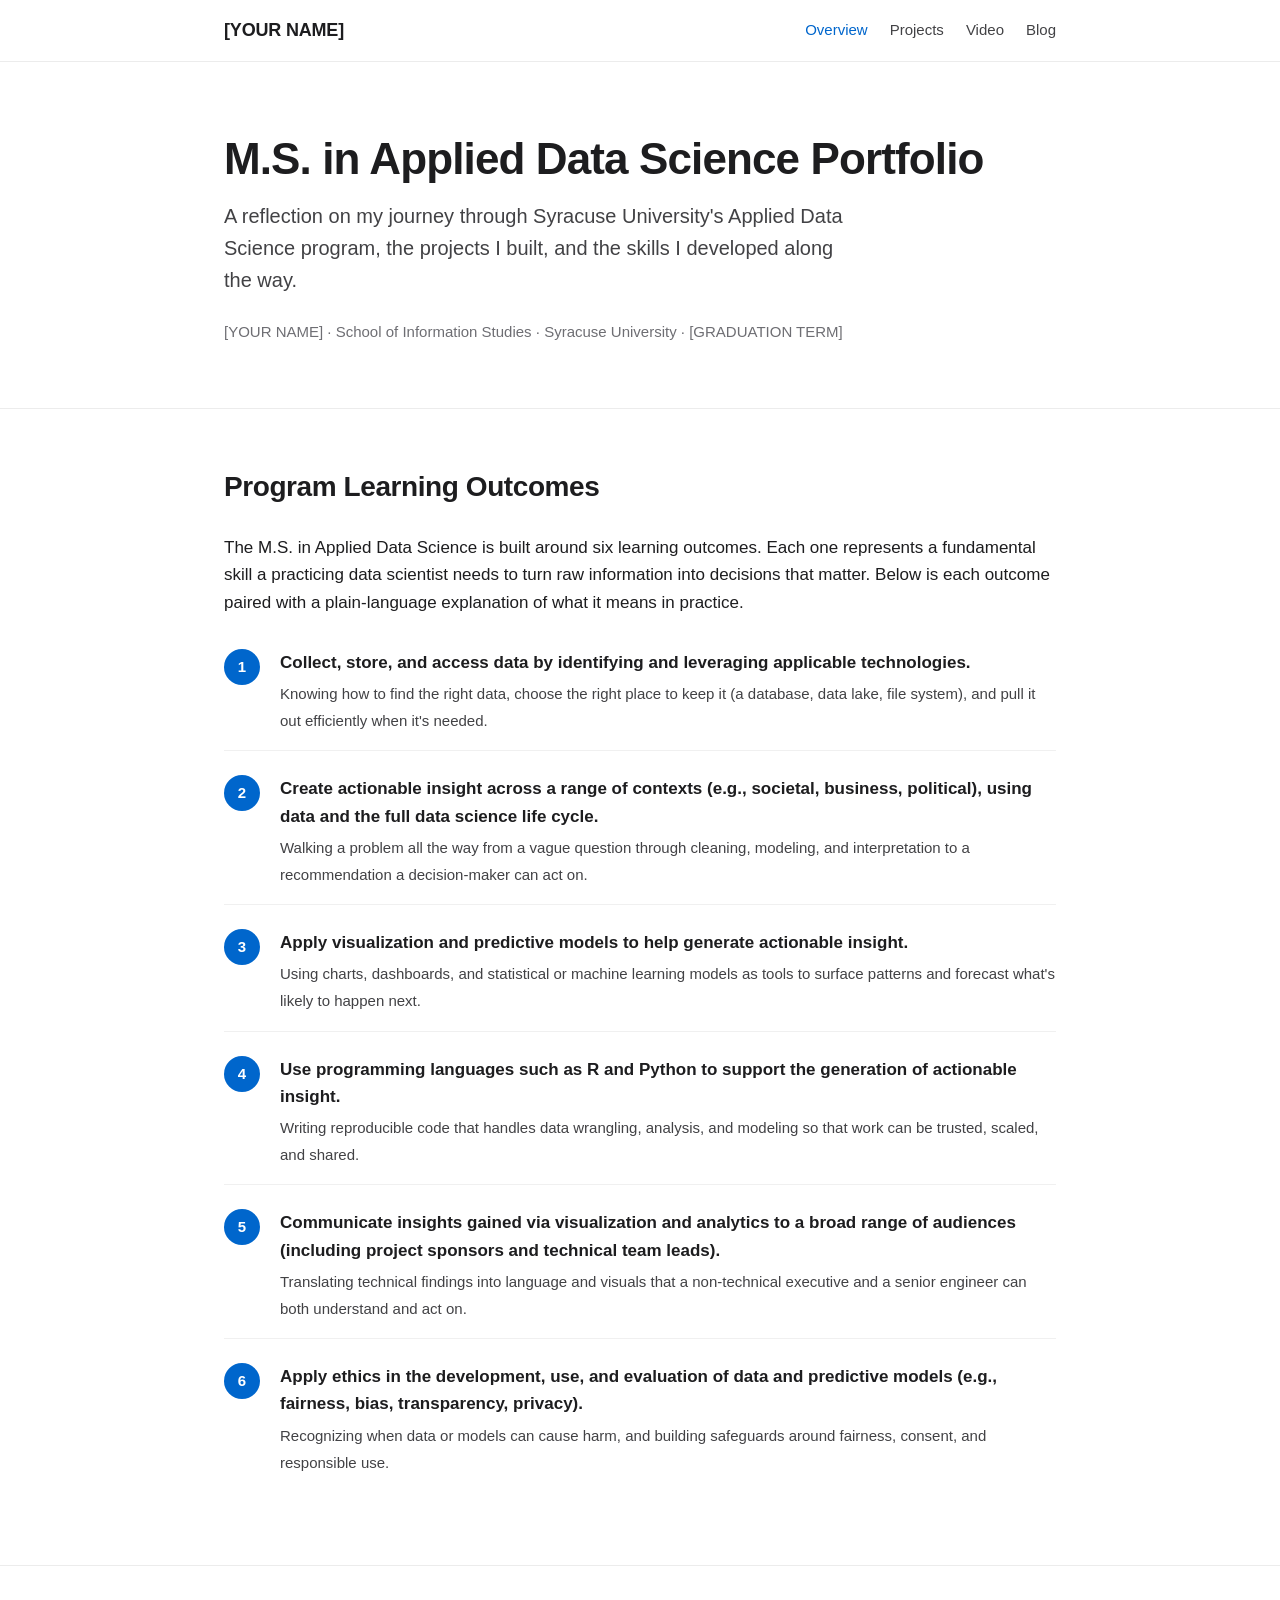
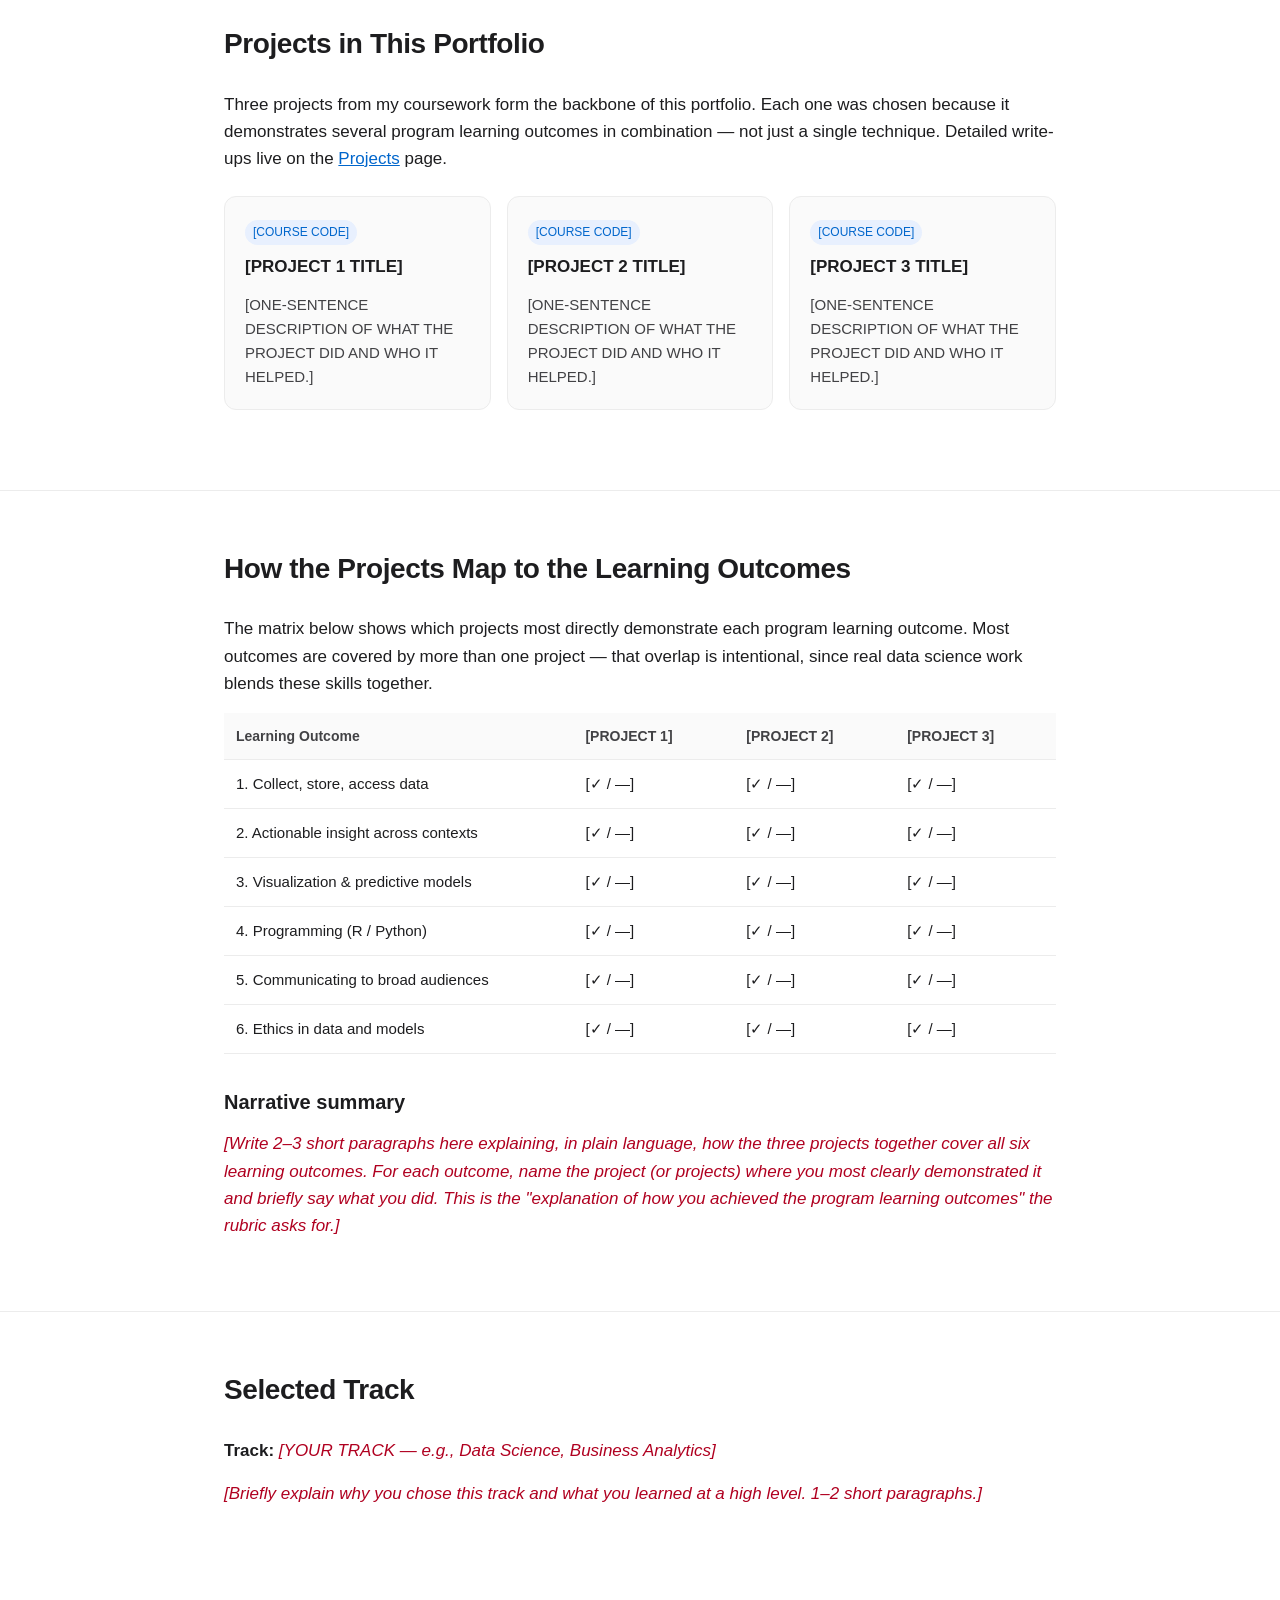
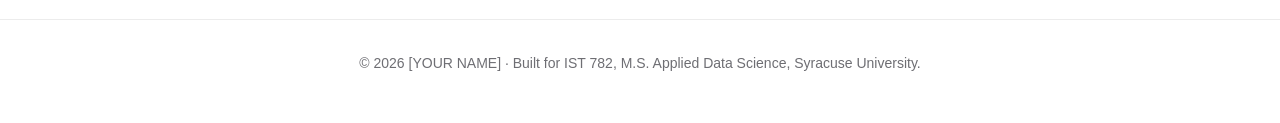
==== index.html @ 0003d555 "Initial portfolio site scaffold Multi-page GitHub Pages site for IST 782 with placeholders for the f" ====
<!DOCTYPE html>
<html lang="en">
<head>
  <meta charset="UTF-8" />
  <meta name="viewport" content="width=device-width, initial-scale=1.0" />
  <title>[YOUR NAME] — M.S. Applied Data Science Portfolio</title>
  <meta name="description" content="IST 782 Applied Data Science Portfolio — Syracuse University, M.S. in Applied Data Science." />
  <link rel="stylesheet" href="assets/css/style.css" />
</head>
<body>

  <header class="site-header">
    <div class="container">
      <a href="index.html" class="brand">[YOUR NAME]</a>
      <nav class="nav">
        <a href="index.html" class="active">Overview</a>
        <a href="projects.html">Projects</a>
        <a href="video.html">Video</a>
        <a href="blog.html">Blog</a>
      </nav>
    </div>
  </header>

  <main>

    <!-- ============ HERO ============ -->
    <section class="hero">
      <div class="container">
        <h1>M.S. in Applied Data Science Portfolio</h1>
        <p class="lede">A reflection on my journey through Syracuse University's Applied Data Science program, the projects I built, and the skills I developed along the way.</p>
        <p class="meta">[YOUR NAME] &middot; School of Information Studies &middot; Syracuse University &middot; [GRADUATION TERM]</p>
      </div>
    </section>

    <!-- ============ PROGRAM LEARNING OUTCOMES ============ -->
    <section id="outcomes">
      <div class="container">
        <h2>Program Learning Outcomes</h2>
        <p>The M.S. in Applied Data Science is built around six learning outcomes. Each one represents a fundamental skill a practicing data scientist needs to turn raw information into decisions that matter. Below is each outcome paired with a plain-language explanation of what it means in practice.</p>

        <ol class="outcomes">
          <li>
            <strong>Collect, store, and access data by identifying and leveraging applicable technologies.</strong>
            <span class="plain-language">Knowing how to find the right data, choose the right place to keep it (a database, data lake, file system), and pull it out efficiently when it's needed.</span>
          </li>
          <li>
            <strong>Create actionable insight across a range of contexts (e.g., societal, business, political), using data and the full data science life cycle.</strong>
            <span class="plain-language">Walking a problem all the way from a vague question through cleaning, modeling, and interpretation to a recommendation a decision-maker can act on.</span>
          </li>
          <li>
            <strong>Apply visualization and predictive models to help generate actionable insight.</strong>
            <span class="plain-language">Using charts, dashboards, and statistical or machine learning models as tools to surface patterns and forecast what's likely to happen next.</span>
          </li>
          <li>
            <strong>Use programming languages such as R and Python to support the generation of actionable insight.</strong>
            <span class="plain-language">Writing reproducible code that handles data wrangling, analysis, and modeling so that work can be trusted, scaled, and shared.</span>
          </li>
          <li>
            <strong>Communicate insights gained via visualization and analytics to a broad range of audiences (including project sponsors and technical team leads).</strong>
            <span class="plain-language">Translating technical findings into language and visuals that a non-technical executive and a senior engineer can both understand and act on.</span>
          </li>
          <li>
            <strong>Apply ethics in the development, use, and evaluation of data and predictive models (e.g., fairness, bias, transparency, privacy).</strong>
            <span class="plain-language">Recognizing when data or models can cause harm, and building safeguards around fairness, consent, and responsible use.</span>
          </li>
        </ol>
      </div>
    </section>

    <!-- ============ PROJECT SUMMARIES ============ -->
    <section id="projects-summary">
      <div class="container">
        <h2>Projects in This Portfolio</h2>
        <p>Three projects from my coursework form the backbone of this portfolio. Each one was chosen because it demonstrates several program learning outcomes in combination &mdash; not just a single technique. Detailed write-ups live on the <a href="projects.html">Projects</a> page.</p>

        <div class="cards">
          <div class="card">
            <span class="tag">[COURSE CODE]</span>
            <h3>[PROJECT 1 TITLE]</h3>
            <p>[ONE-SENTENCE DESCRIPTION OF WHAT THE PROJECT DID AND WHO IT HELPED.]</p>
          </div>
          <div class="card">
            <span class="tag">[COURSE CODE]</span>
            <h3>[PROJECT 2 TITLE]</h3>
            <p>[ONE-SENTENCE DESCRIPTION OF WHAT THE PROJECT DID AND WHO IT HELPED.]</p>
          </div>
          <div class="card">
            <span class="tag">[COURSE CODE]</span>
            <h3>[PROJECT 3 TITLE]</h3>
            <p>[ONE-SENTENCE DESCRIPTION OF WHAT THE PROJECT DID AND WHO IT HELPED.]</p>
          </div>
        </div>
      </div>
    </section>

    <!-- ============ MAPPING: OUTCOMES x PROJECTS ============ -->
    <section id="mapping">
      <div class="container">
        <h2>How the Projects Map to the Learning Outcomes</h2>
        <p>The matrix below shows which projects most directly demonstrate each program learning outcome. Most outcomes are covered by more than one project &mdash; that overlap is intentional, since real data science work blends these skills together.</p>

        <table>
          <thead>
            <tr>
              <th style="width: 42%;">Learning Outcome</th>
              <th>[PROJECT 1]</th>
              <th>[PROJECT 2]</th>
              <th>[PROJECT 3]</th>
            </tr>
          </thead>
          <tbody>
            <tr>
              <td>1. Collect, store, access data</td>
              <td>[&check; / &mdash;]</td>
              <td>[&check; / &mdash;]</td>
              <td>[&check; / &mdash;]</td>
            </tr>
            <tr>
              <td>2. Actionable insight across contexts</td>
              <td>[&check; / &mdash;]</td>
              <td>[&check; / &mdash;]</td>
              <td>[&check; / &mdash;]</td>
            </tr>
            <tr>
              <td>3. Visualization &amp; predictive models</td>
              <td>[&check; / &mdash;]</td>
              <td>[&check; / &mdash;]</td>
              <td>[&check; / &mdash;]</td>
            </tr>
            <tr>
              <td>4. Programming (R / Python)</td>
              <td>[&check; / &mdash;]</td>
              <td>[&check; / &mdash;]</td>
              <td>[&check; / &mdash;]</td>
            </tr>
            <tr>
              <td>5. Communicating to broad audiences</td>
              <td>[&check; / &mdash;]</td>
              <td>[&check; / &mdash;]</td>
              <td>[&check; / &mdash;]</td>
            </tr>
            <tr>
              <td>6. Ethics in data and models</td>
              <td>[&check; / &mdash;]</td>
              <td>[&check; / &mdash;]</td>
              <td>[&check; / &mdash;]</td>
            </tr>
          </tbody>
        </table>

        <h3>Narrative summary</h3>
        <p><span class="placeholder">[Write 2&ndash;3 short paragraphs here explaining, in plain language, how the three projects together cover all six learning outcomes. For each outcome, name the project (or projects) where you most clearly demonstrated it and briefly say what you did. This is the "explanation of how you achieved the program learning outcomes" the rubric asks for.]</span></p>
      </div>
    </section>

    <!-- ============ TRACK ============ -->
    <section id="track">
      <div class="container">
        <h2>Selected Track</h2>
        <p><strong>Track:</strong> <span class="placeholder">[YOUR TRACK &mdash; e.g., Data Science, Business Analytics]</span></p>
        <p><span class="placeholder">[Briefly explain why you chose this track and what you learned at a high level. 1&ndash;2 short paragraphs.]</span></p>
      </div>
    </section>

  </main>

  <footer class="site-footer">
    <div class="container">
      <p>&copy; <span id="year"></span> [YOUR NAME] &middot; Built for IST 782, M.S. Applied Data Science, Syracuse University.</p>
    </div>
  </footer>

  <script>
    document.getElementById('year').textContent = new Date().getFullYear();
  </script>

</body>
</html>
---- assets/css/style.css ----
/* ----- Reset & base ----- */
*, *::before, *::after { box-sizing: border-box; }
html { scroll-behavior: smooth; }
body {
  margin: 0;
  font-family: -apple-system, BlinkMacSystemFont, "Segoe UI", Roboto, "Helvetica Neue", Arial, sans-serif;
  font-size: 17px;
  line-height: 1.6;
  color: #1d1d1f;
  background: #ffffff;
  -webkit-font-smoothing: antialiased;
}
img { max-width: 100%; display: block; }

/* ----- Layout ----- */
.container {
  max-width: 880px;
  margin: 0 auto;
  padding: 0 24px;
}

/* ----- Header / nav ----- */
.site-header {
  border-bottom: 1px solid #ececec;
  background: #ffffff;
  position: sticky;
  top: 0;
  z-index: 10;
  backdrop-filter: saturate(180%) blur(8px);
  background: rgba(255, 255, 255, 0.85);
}
.site-header .container {
  display: flex;
  align-items: center;
  justify-content: space-between;
  padding-top: 16px;
  padding-bottom: 16px;
  flex-wrap: wrap;
  gap: 12px;
}
.brand {
  font-weight: 600;
  font-size: 18px;
  color: #1d1d1f;
  text-decoration: none;
  letter-spacing: -0.01em;
}
.nav {
  display: flex;
  gap: 22px;
  flex-wrap: wrap;
}
.nav a {
  color: #424245;
  text-decoration: none;
  font-size: 15px;
}
.nav a:hover,
.nav a.active {
  color: #0066cc;
}

/* ----- Hero ----- */
.hero {
  padding: 72px 0 48px;
  border-bottom: 1px solid #ececec;
}
.hero h1 {
  font-size: 44px;
  line-height: 1.15;
  letter-spacing: -0.02em;
  margin: 0 0 16px;
}
.hero .lede {
  font-size: 20px;
  color: #424245;
  margin: 0 0 24px;
  max-width: 620px;
}
.hero .meta {
  color: #6e6e73;
  font-size: 15px;
}

/* ----- Sections ----- */
section { padding: 56px 0; border-bottom: 1px solid #ececec; }
section:last-of-type { border-bottom: 0; }
h2 {
  font-size: 28px;
  letter-spacing: -0.015em;
  margin: 0 0 24px;
}
h3 {
  font-size: 20px;
  margin: 32px 0 12px;
}
p { margin: 0 0 16px; }
a { color: #0066cc; }
ul, ol { padding-left: 22px; }
li { margin-bottom: 8px; }

/* ----- Cards (project summaries, outcome cards) ----- */
.cards {
  display: grid;
  grid-template-columns: repeat(auto-fit, minmax(260px, 1fr));
  gap: 16px;
  margin: 24px 0;
}
.card {
  border: 1px solid #ececec;
  border-radius: 12px;
  padding: 20px;
  background: #fafafa;
  transition: transform 0.15s ease, box-shadow 0.15s ease;
}
.card:hover {
  transform: translateY(-2px);
  box-shadow: 0 4px 16px rgba(0,0,0,0.05);
}
.card h3 { margin-top: 0; font-size: 17px; }
.card p { font-size: 15px; color: #424245; margin-bottom: 0; }
.card .tag {
  display: inline-block;
  font-size: 12px;
  padding: 3px 8px;
  border-radius: 999px;
  background: #e8f0fe;
  color: #0066cc;
  margin-bottom: 8px;
}

/* ----- Outcome list ----- */
.outcomes {
  list-style: none;
  padding: 0;
  counter-reset: outcome;
}
.outcomes li {
  counter-increment: outcome;
  padding: 16px 0 16px 56px;
  border-bottom: 1px solid #f0f0f0;
  position: relative;
}
.outcomes li:last-child { border-bottom: 0; }
.outcomes li::before {
  content: counter(outcome);
  position: absolute;
  left: 0;
  top: 16px;
  width: 36px;
  height: 36px;
  border-radius: 50%;
  background: #0066cc;
  color: white;
  display: flex;
  align-items: center;
  justify-content: center;
  font-weight: 600;
  font-size: 15px;
}
.outcomes strong { display: block; margin-bottom: 4px; }
.outcomes .plain-language { color: #424245; font-size: 15px; }

/* ----- Mapping table ----- */
table {
  width: 100%;
  border-collapse: collapse;
  margin: 16px 0 24px;
  font-size: 15px;
}
th, td {
  text-align: left;
  padding: 12px;
  border-bottom: 1px solid #ececec;
  vertical-align: top;
}
th {
  font-weight: 600;
  background: #fafafa;
  font-size: 14px;
  color: #424245;
}

/* ----- Project article (projects.html) ----- */
.project {
  padding: 40px 0;
  border-bottom: 1px solid #ececec;
}
.project:last-of-type { border-bottom: 0; }
.project h2 { margin-bottom: 6px; }
.project .course {
  color: #6e6e73;
  font-size: 15px;
  margin-bottom: 24px;
}
.project .field {
  margin: 18px 0;
}
.project .field-label {
  font-size: 13px;
  font-weight: 600;
  text-transform: uppercase;
  letter-spacing: 0.04em;
  color: #6e6e73;
  margin-bottom: 6px;
}
.tech-list {
  display: flex;
  flex-wrap: wrap;
  gap: 8px;
  list-style: none;
  padding: 0;
}
.tech-list li {
  background: #f0f0f0;
  padding: 4px 10px;
  border-radius: 6px;
  font-size: 13px;
  color: #1d1d1f;
  margin: 0;
}

/* ----- Video ----- */
.video-wrapper {
  position: relative;
  padding-bottom: 56.25%; /* 16:9 */
  height: 0;
  overflow: hidden;
  border-radius: 12px;
  background: #000;
  margin: 24px 0;
}
.video-wrapper iframe,
.video-wrapper video {
  position: absolute;
  top: 0; left: 0;
  width: 100%; height: 100%;
  border: 0;
}

/* ----- Blog ----- */
.blog-meta {
  color: #6e6e73;
  font-size: 14px;
  margin-bottom: 24px;
}
.blog article p { margin-bottom: 20px; }
.blog article h2 { margin-top: 48px; }
.blog article h3 { margin-top: 32px; }

/* ----- Callouts ----- */
.callout {
  background: #fff8e1;
  border-left: 4px solid #f4b400;
  padding: 12px 16px;
  border-radius: 4px;
  font-size: 14px;
  color: #5f4b00;
  margin: 16px 0;
}
.placeholder {
  color: #b00020;
  font-style: italic;
  font-weight: 500;
}

/* ----- Footer ----- */
.site-footer {
  padding: 32px 0;
  text-align: center;
  font-size: 14px;
  color: #6e6e73;
  border-top: 1px solid #ececec;
  margin-top: 40px;
}

/* ----- Responsive ----- */
@media (max-width: 600px) {
  .hero { padding: 48px 0 32px; }
  .hero h1 { font-size: 32px; }
  .hero .lede { font-size: 17px; }
  h2 { font-size: 24px; }
  body { font-size: 16px; }
}
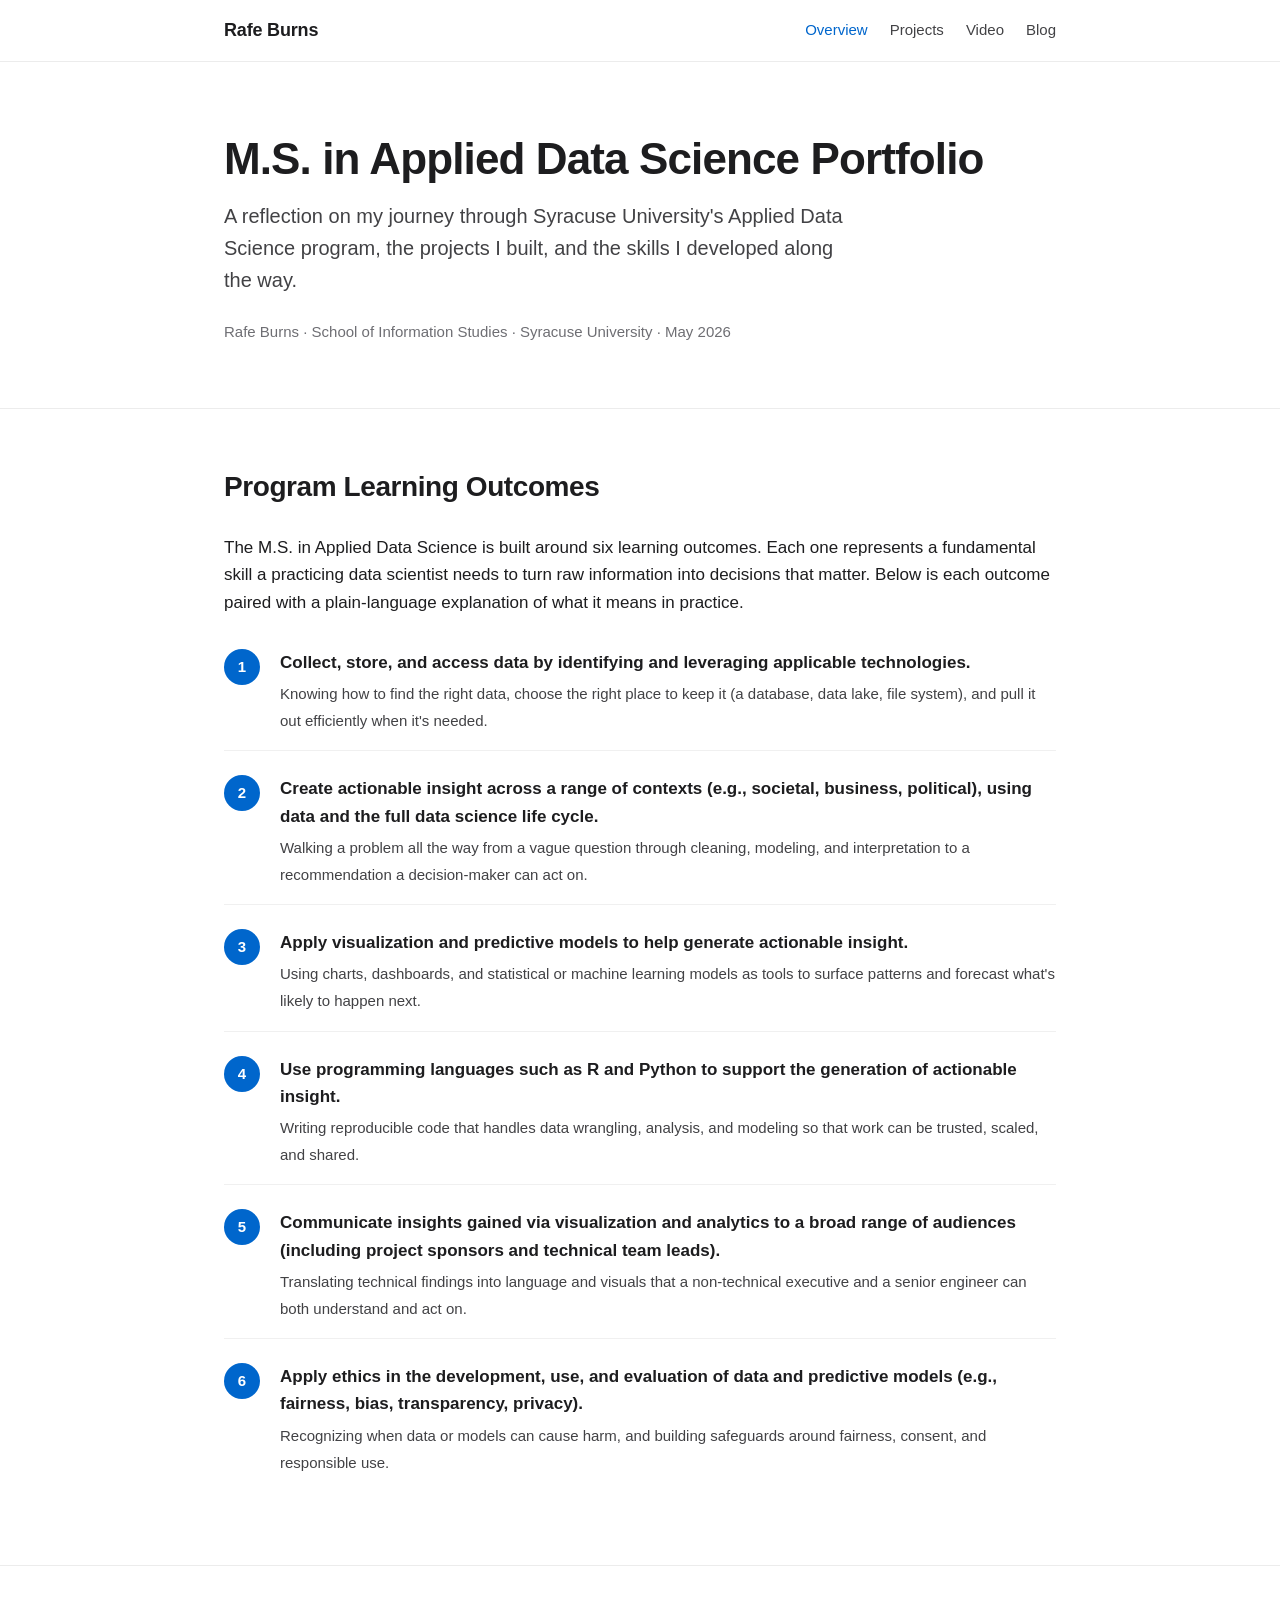
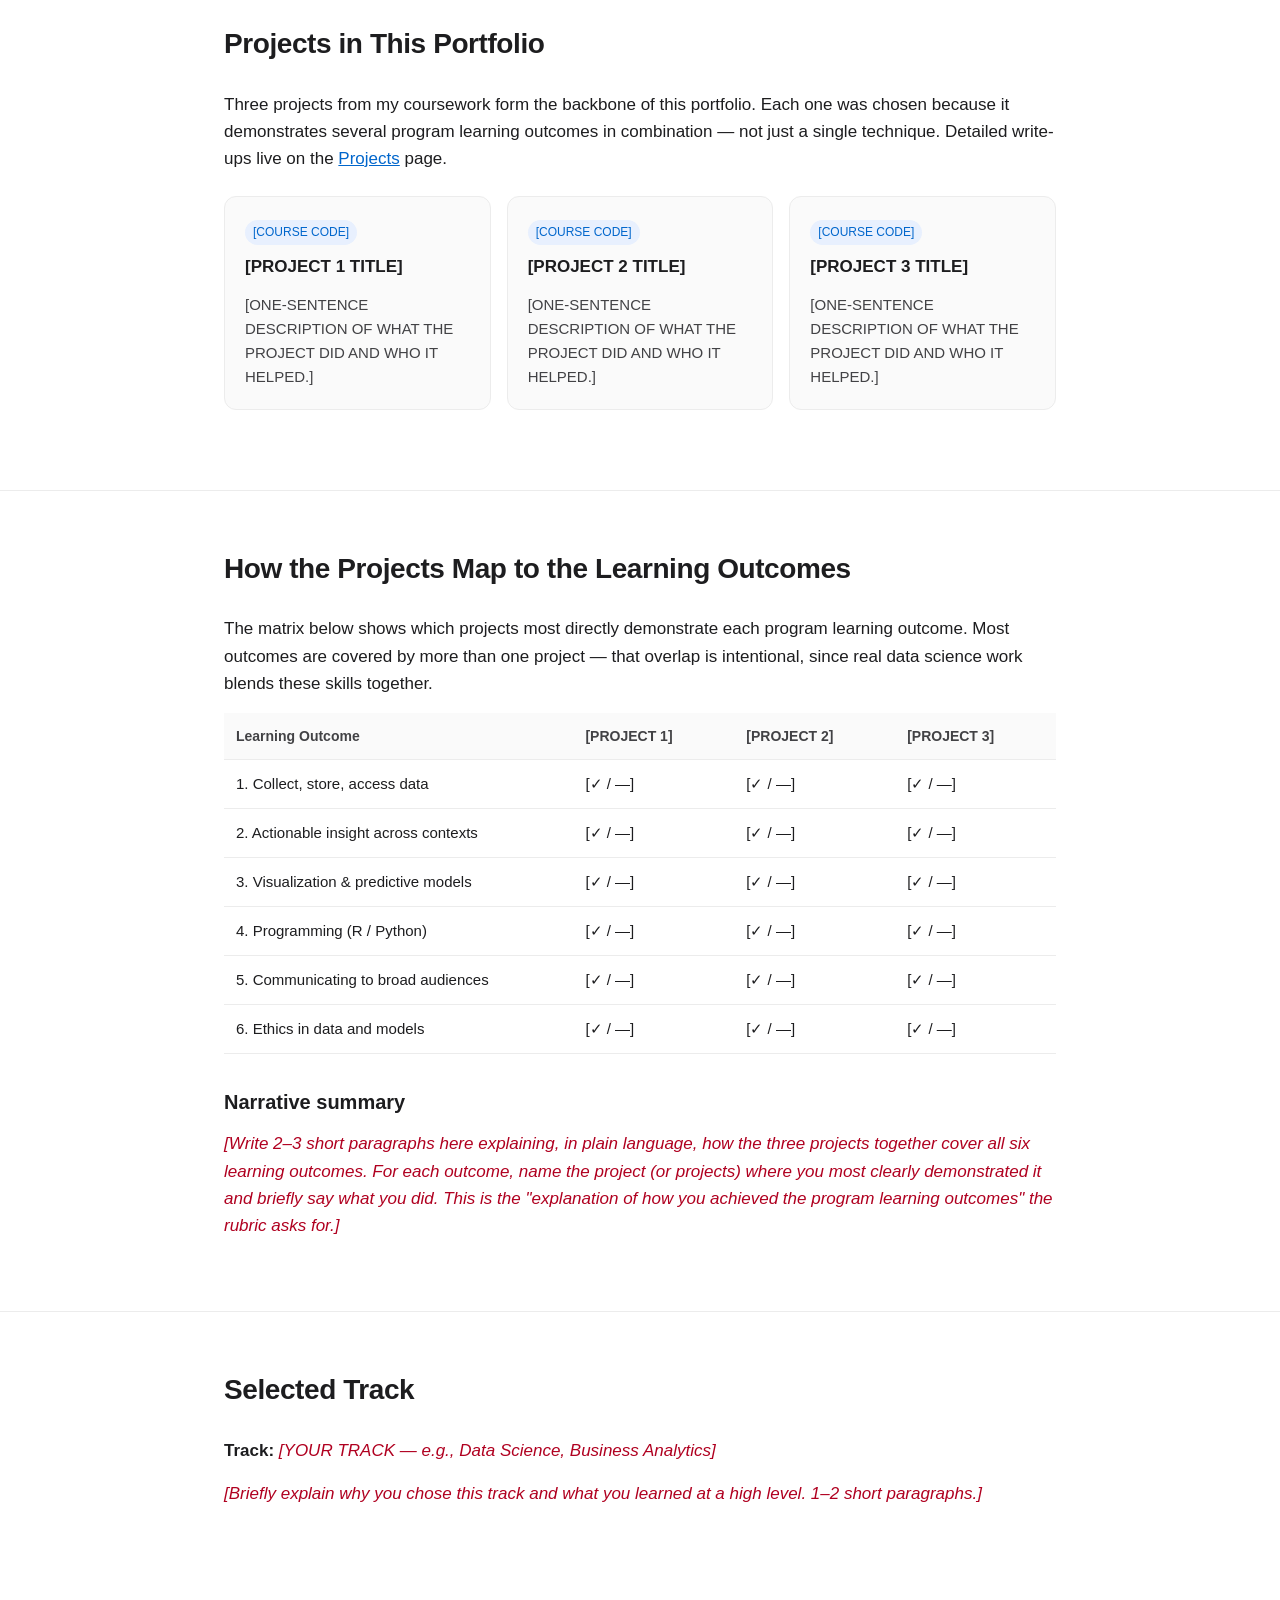
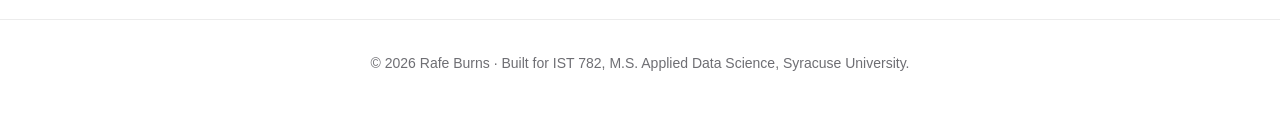
==== commit c77a5670: "Update portfolio pages with author name" ====
--- a/index.html
+++ b/index.html
@@ -3,7 +3,7 @@
 <head>
   <meta charset="UTF-8" />
   <meta name="viewport" content="width=device-width, initial-scale=1.0" />
-  <title>[YOUR NAME] — M.S. Applied Data Science Portfolio</title>
+  <title>Rafe Burns — M.S. Applied Data Science Portfolio</title>
   <meta name="description" content="IST 782 Applied Data Science Portfolio — Syracuse University, M.S. in Applied Data Science." />
   <link rel="stylesheet" href="assets/css/style.css" />
 </head>
@@ -11,7 +11,7 @@
 
   <header class="site-header">
     <div class="container">
-      <a href="index.html" class="brand">[YOUR NAME]</a>
+      <a href="index.html" class="brand">Rafe Burns</a>
       <nav class="nav">
         <a href="index.html" class="active">Overview</a>
         <a href="projects.html">Projects</a>
@@ -28,7 +28,7 @@
       <div class="container">
         <h1>M.S. in Applied Data Science Portfolio</h1>
         <p class="lede">A reflection on my journey through Syracuse University's Applied Data Science program, the projects I built, and the skills I developed along the way.</p>
-        <p class="meta">[YOUR NAME] &middot; School of Information Studies &middot; Syracuse University &middot; [GRADUATION TERM]</p>
+        <p class="meta">Rafe Burns &middot; School of Information Studies &middot; Syracuse University &middot; May 2026</p>
       </div>
     </section>
 
@@ -166,7 +166,7 @@
 
   <footer class="site-footer">
     <div class="container">
-      <p>&copy; <span id="year"></span> [YOUR NAME] &middot; Built for IST 782, M.S. Applied Data Science, Syracuse University.</p>
+      <p>&copy; <span id="year"></span> Rafe Burns &middot; Built for IST 782, M.S. Applied Data Science, Syracuse University.</p>
     </div>
   </footer>
 
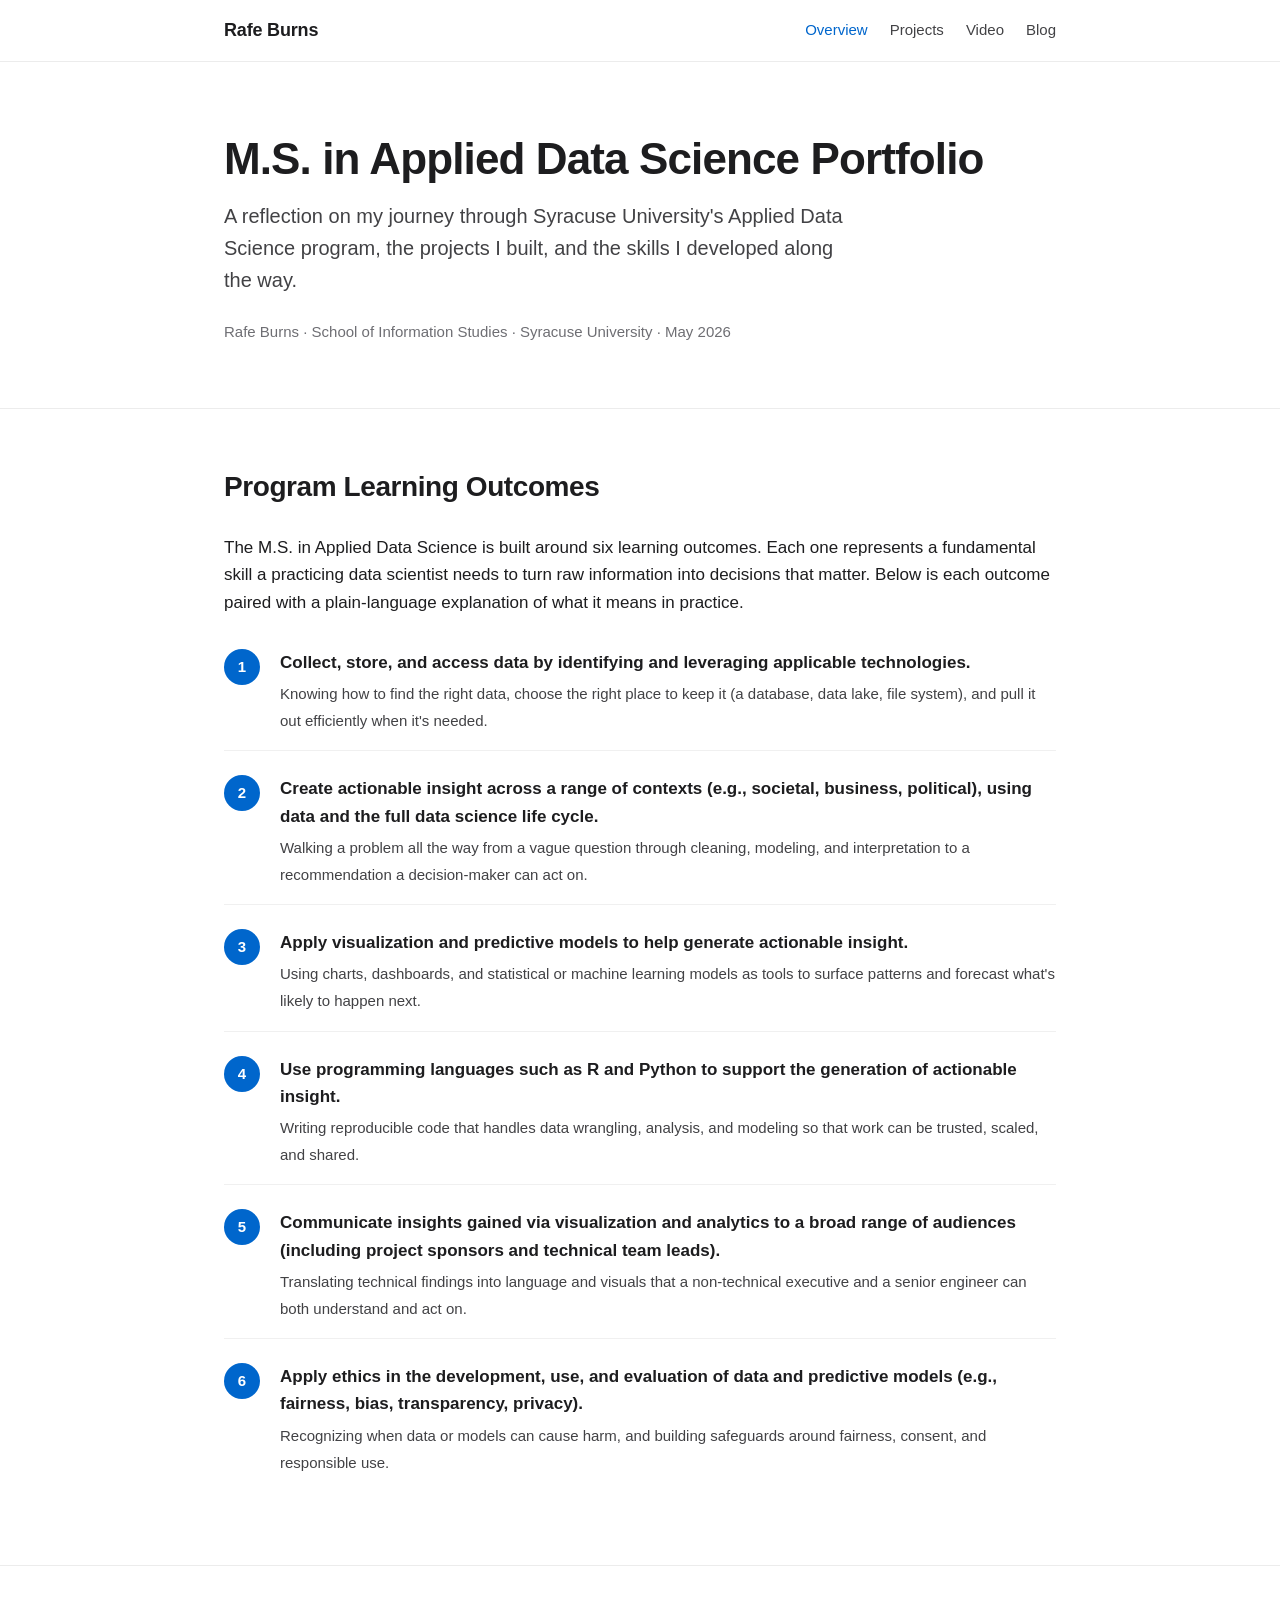
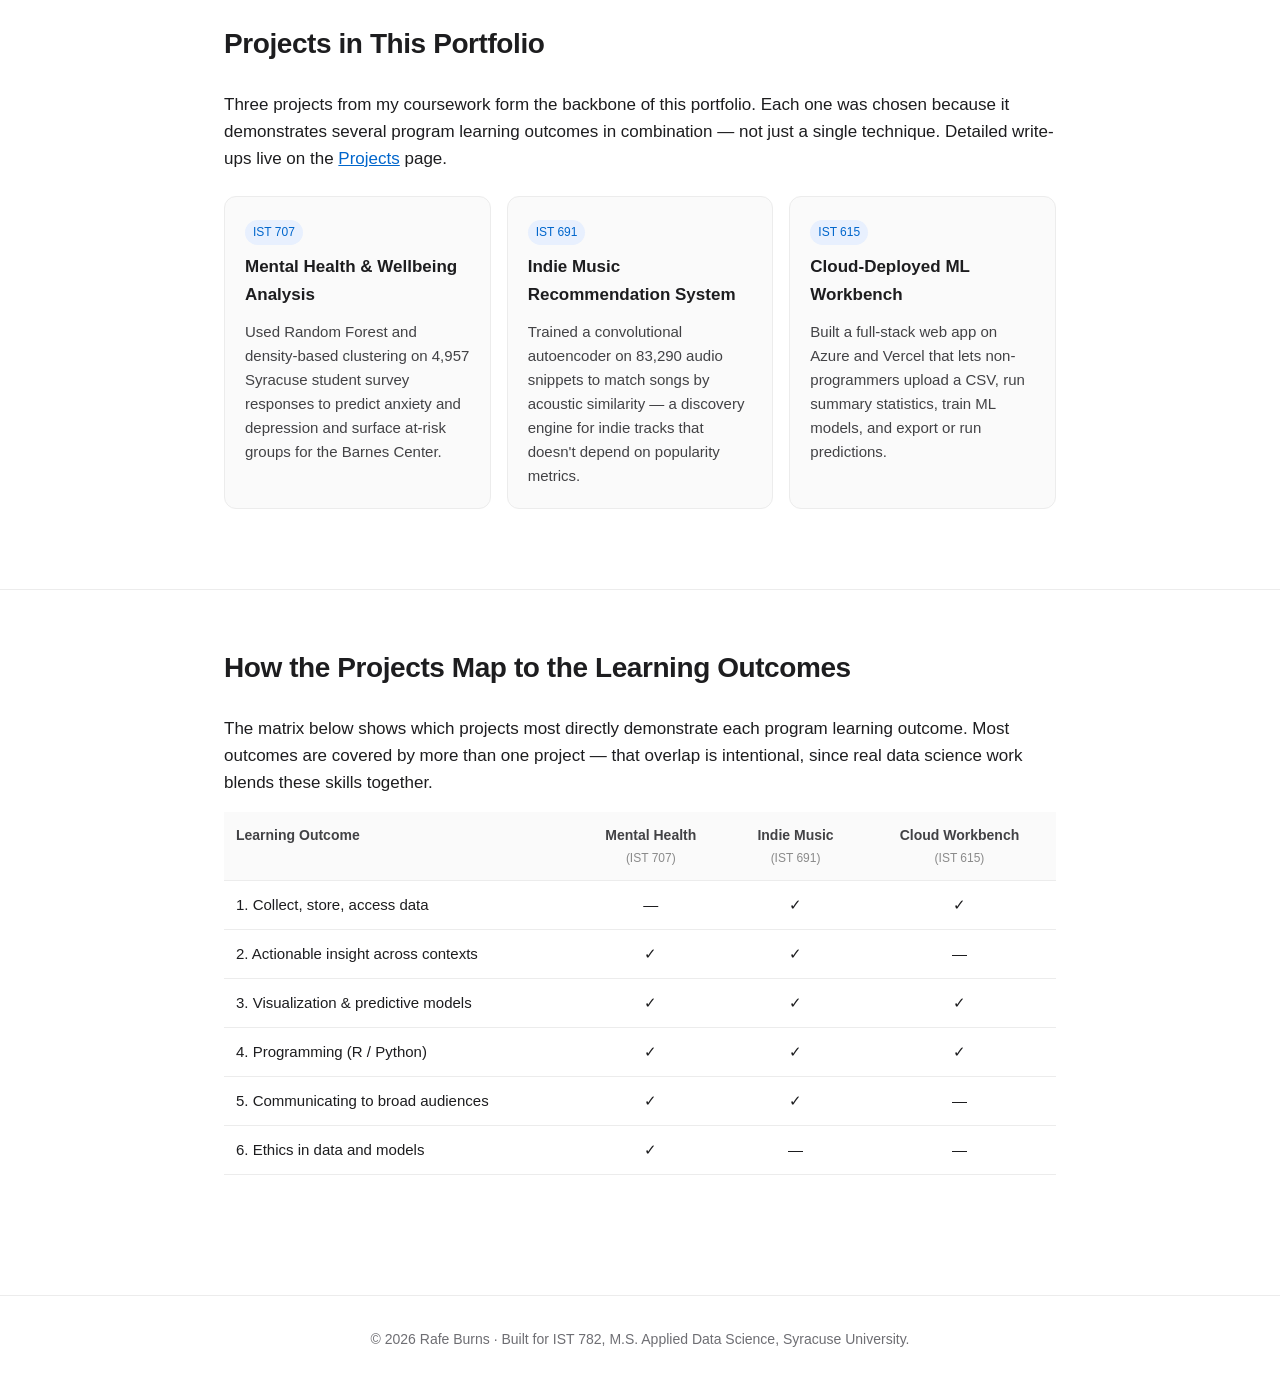
==== commit 2d6df3b8: "Update project documentation and styles; enhance blog content and add project summaries - Updated .g" ====
--- a/index.html
+++ b/index.html
@@ -74,21 +74,21 @@
         <p>Three projects from my coursework form the backbone of this portfolio. Each one was chosen because it demonstrates several program learning outcomes in combination &mdash; not just a single technique. Detailed write-ups live on the <a href="projects.html">Projects</a> page.</p>
 
         <div class="cards">
-          <div class="card">
-            <span class="tag">[COURSE CODE]</span>
-            <h3>[PROJECT 1 TITLE]</h3>
-            <p>[ONE-SENTENCE DESCRIPTION OF WHAT THE PROJECT DID AND WHO IT HELPED.]</p>
-          </div>
-          <div class="card">
-            <span class="tag">[COURSE CODE]</span>
-            <h3>[PROJECT 2 TITLE]</h3>
-            <p>[ONE-SENTENCE DESCRIPTION OF WHAT THE PROJECT DID AND WHO IT HELPED.]</p>
-          </div>
-          <div class="card">
-            <span class="tag">[COURSE CODE]</span>
-            <h3>[PROJECT 3 TITLE]</h3>
-            <p>[ONE-SENTENCE DESCRIPTION OF WHAT THE PROJECT DID AND WHO IT HELPED.]</p>
-          </div>
+          <a class="card" href="projects.html#project-1">
+            <span class="tag">IST 707</span>
+            <h3>Mental Health &amp; Wellbeing Analysis</h3>
+            <p>Used Random Forest and density-based clustering on 4,957 Syracuse student survey responses to predict anxiety and depression and surface at-risk groups for the Barnes Center.</p>
+          </a>
+          <a class="card" href="projects.html#project-2">
+            <span class="tag">IST 691</span>
+            <h3>Indie Music Recommendation System</h3>
+            <p>Trained a convolutional autoencoder on 83,290 audio snippets to match songs by acoustic similarity &mdash; a discovery engine for indie tracks that doesn't depend on popularity metrics.</p>
+          </a>
+          <a class="card" href="projects.html#project-3">
+            <span class="tag">IST 615</span>
+            <h3>Cloud-Deployed ML Workbench</h3>
+            <p>Built a full-stack web app on Azure and Vercel that lets non-programmers upload a CSV, run summary statistics, train ML models, and export or run predictions.</p>
+          </a>
         </div>
       </div>
     </section>
@@ -103,62 +103,51 @@
           <thead>
             <tr>
               <th style="width: 42%;">Learning Outcome</th>
-              <th>[PROJECT 1]</th>
-              <th>[PROJECT 2]</th>
-              <th>[PROJECT 3]</th>
+              <th>Mental Health <span class="th-sub">(IST 707)</span></th>
+              <th>Indie Music <span class="th-sub">(IST 691)</span></th>
+              <th>Cloud Workbench <span class="th-sub">(IST 615)</span></th>
             </tr>
           </thead>
           <tbody>
             <tr>
               <td>1. Collect, store, access data</td>
-              <td>[&check; / &mdash;]</td>
-              <td>[&check; / &mdash;]</td>
-              <td>[&check; / &mdash;]</td>
+              <td>&mdash;</td>
+              <td>&check;</td>
+              <td>&check;</td>
             </tr>
             <tr>
               <td>2. Actionable insight across contexts</td>
-              <td>[&check; / &mdash;]</td>
-              <td>[&check; / &mdash;]</td>
-              <td>[&check; / &mdash;]</td>
+              <td>&check;</td>
+              <td>&check;</td>
+              <td>&mdash;</td>
             </tr>
             <tr>
               <td>3. Visualization &amp; predictive models</td>
-              <td>[&check; / &mdash;]</td>
-              <td>[&check; / &mdash;]</td>
-              <td>[&check; / &mdash;]</td>
+              <td>&check;</td>
+              <td>&check;</td>
+              <td>&check;</td>
             </tr>
             <tr>
               <td>4. Programming (R / Python)</td>
-              <td>[&check; / &mdash;]</td>
-              <td>[&check; / &mdash;]</td>
-              <td>[&check; / &mdash;]</td>
+              <td>&check;</td>
+              <td>&check;</td>
+              <td>&check;</td>
             </tr>
             <tr>
               <td>5. Communicating to broad audiences</td>
-              <td>[&check; / &mdash;]</td>
-              <td>[&check; / &mdash;]</td>
-              <td>[&check; / &mdash;]</td>
+              <td>&check;</td>
+              <td>&check;</td>
+              <td>&mdash;</td>
             </tr>
             <tr>
               <td>6. Ethics in data and models</td>
-              <td>[&check; / &mdash;]</td>
-              <td>[&check; / &mdash;]</td>
-              <td>[&check; / &mdash;]</td>
+              <td>&check;</td>
+              <td>&mdash;</td>
+              <td>&mdash;</td>
             </tr>
           </tbody>
         </table>
 
-        <h3>Narrative summary</h3>
-        <p><span class="placeholder">[Write 2&ndash;3 short paragraphs here explaining, in plain language, how the three projects together cover all six learning outcomes. For each outcome, name the project (or projects) where you most clearly demonstrated it and briefly say what you did. This is the "explanation of how you achieved the program learning outcomes" the rubric asks for.]</span></p>
-      </div>
-    </section>
-
-    <!-- ============ TRACK ============ -->
-    <section id="track">
-      <div class="container">
-        <h2>Selected Track</h2>
-        <p><strong>Track:</strong> <span class="placeholder">[YOUR TRACK &mdash; e.g., Data Science, Business Analytics]</span></p>
-        <p><span class="placeholder">[Briefly explain why you chose this track and what you learned at a high level. 1&ndash;2 short paragraphs.]</span></p>
       </div>
     </section>
 
--- a/assets/css/style.css
+++ b/assets/css/style.css
@@ -117,6 +117,8 @@
   transform: translateY(-2px);
   box-shadow: 0 4px 16px rgba(0,0,0,0.05);
 }
+a.card { display: block; color: inherit; text-decoration: none; }
+a.card:hover { color: inherit; }
 .card h3 { margin-top: 0; font-size: 17px; }
 .card p { font-size: 15px; color: #424245; margin-bottom: 0; }
 .card .tag {
@@ -180,44 +182,120 @@
   font-size: 14px;
   color: #424245;
 }
-
-/* ----- Project article (projects.html) ----- */
-.project {
-  padding: 40px 0;
-  border-bottom: 1px solid #ececec;
-}
-.project:last-of-type { border-bottom: 0; }
-.project h2 { margin-bottom: 6px; }
-.project .course {
-  color: #6e6e73;
-  font-size: 15px;
-  margin-bottom: 24px;
-}
-.project .field {
-  margin: 18px 0;
-}
-.project .field-label {
-  font-size: 13px;
-  font-weight: 600;
+th .th-sub {
+  display: block;
+  font-weight: 400;
+  font-size: 12px;
+  color: #8a8a8a;
+  margin-top: 2px;
+}
+table tbody td:not(:first-child) { text-align: center; }
+table thead th:not(:first-child) { text-align: center; }
+
+/* ----- Project card (projects.html) ----- */
+.project-card {
+  --accent: #1e6b3a;
+  --accent-bg: #e6f4ea;
+  position: relative;
+  background: #ffffff;
+  border: 1px solid #eeeeee;
+  border-radius: 14px;
+  padding: 36px 40px 34px 44px;
+  margin-bottom: 28px;
+  box-shadow: 0 2px 10px rgba(17, 17, 17, 0.04);
+  overflow: hidden;
+}
+.project-card:last-of-type { margin-bottom: 0; }
+.project-card::before {
+  content: "";
+  position: absolute;
+  left: 0;
+  top: 0;
+  bottom: 0;
+  width: 4px;
+  background: var(--accent);
+}
+.project-card.theme-purple { --accent: #5b21b6; --accent-bg: #efe7fa; }
+.project-card.theme-slate  { --accent: #475569; --accent-bg: #eceef2; }
+
+.project-card .course-tag {
+  display: inline-block;
+  background: var(--accent-bg);
+  color: var(--accent);
+  font-size: 12px;
+  font-weight: 600;
+  letter-spacing: 0.08em;
   text-transform: uppercase;
-  letter-spacing: 0.04em;
-  color: #6e6e73;
-  margin-bottom: 6px;
-}
-.tech-list {
+  padding: 5px 11px;
+  border-radius: 4px;
+  margin-bottom: 20px;
+}
+.project-card h2 {
+  font-family: -apple-system, BlinkMacSystemFont, "Segoe UI", Roboto, "Helvetica Neue", Arial, sans-serif;
+  font-weight: 700;
+  font-size: 26px;
+  line-height: 1.25;
+  letter-spacing: -0.015em;
+  margin: 0 0 16px;
+  color: #111;
+}
+.project-card .summary {
+  color: #444;
+  font-size: 16px;
+  line-height: 1.65;
+  margin: 0 0 28px;
+}
+.project-card .divider {
+  border: 0;
+  border-top: 1px solid #ededed;
+  margin: 24px 0 26px;
+}
+.project-meta-grid {
+  display: grid;
+  grid-template-columns: 1fr 1fr;
+  gap: 28px 40px;
+}
+.meta-block + .meta-block { margin-top: 0; }
+.meta-label {
+  font-size: 11px;
+  font-weight: 600;
+  letter-spacing: 0.09em;
+  text-transform: uppercase;
+  color: #9a9a9a;
+  margin-bottom: 8px;
+}
+.meta-value {
+  font-size: 15px;
+  color: #222;
+  line-height: 1.55;
+}
+.meta-col > .meta-block + .meta-block { margin-top: 22px; }
+.tech-pills {
   display: flex;
   flex-wrap: wrap;
-  gap: 8px;
+  gap: 6px;
   list-style: none;
   padding: 0;
-}
-.tech-list li {
-  background: #f0f0f0;
+  margin: 0;
+}
+.tech-pills li {
+  background: #f4f4f5;
+  color: #333;
   padding: 4px 10px;
   border-radius: 6px;
   font-size: 13px;
-  color: #1d1d1f;
   margin: 0;
+  white-space: nowrap;
+  border: 1px solid #ebebeb;
+}
+
+@media (max-width: 700px) {
+  .project-card { padding: 28px 22px 26px 26px; }
+  .project-card h2 { font-size: 22px; }
+  .project-meta-grid {
+    grid-template-columns: 1fr;
+    gap: 22px;
+  }
 }
 
 /* ----- Video ----- */
